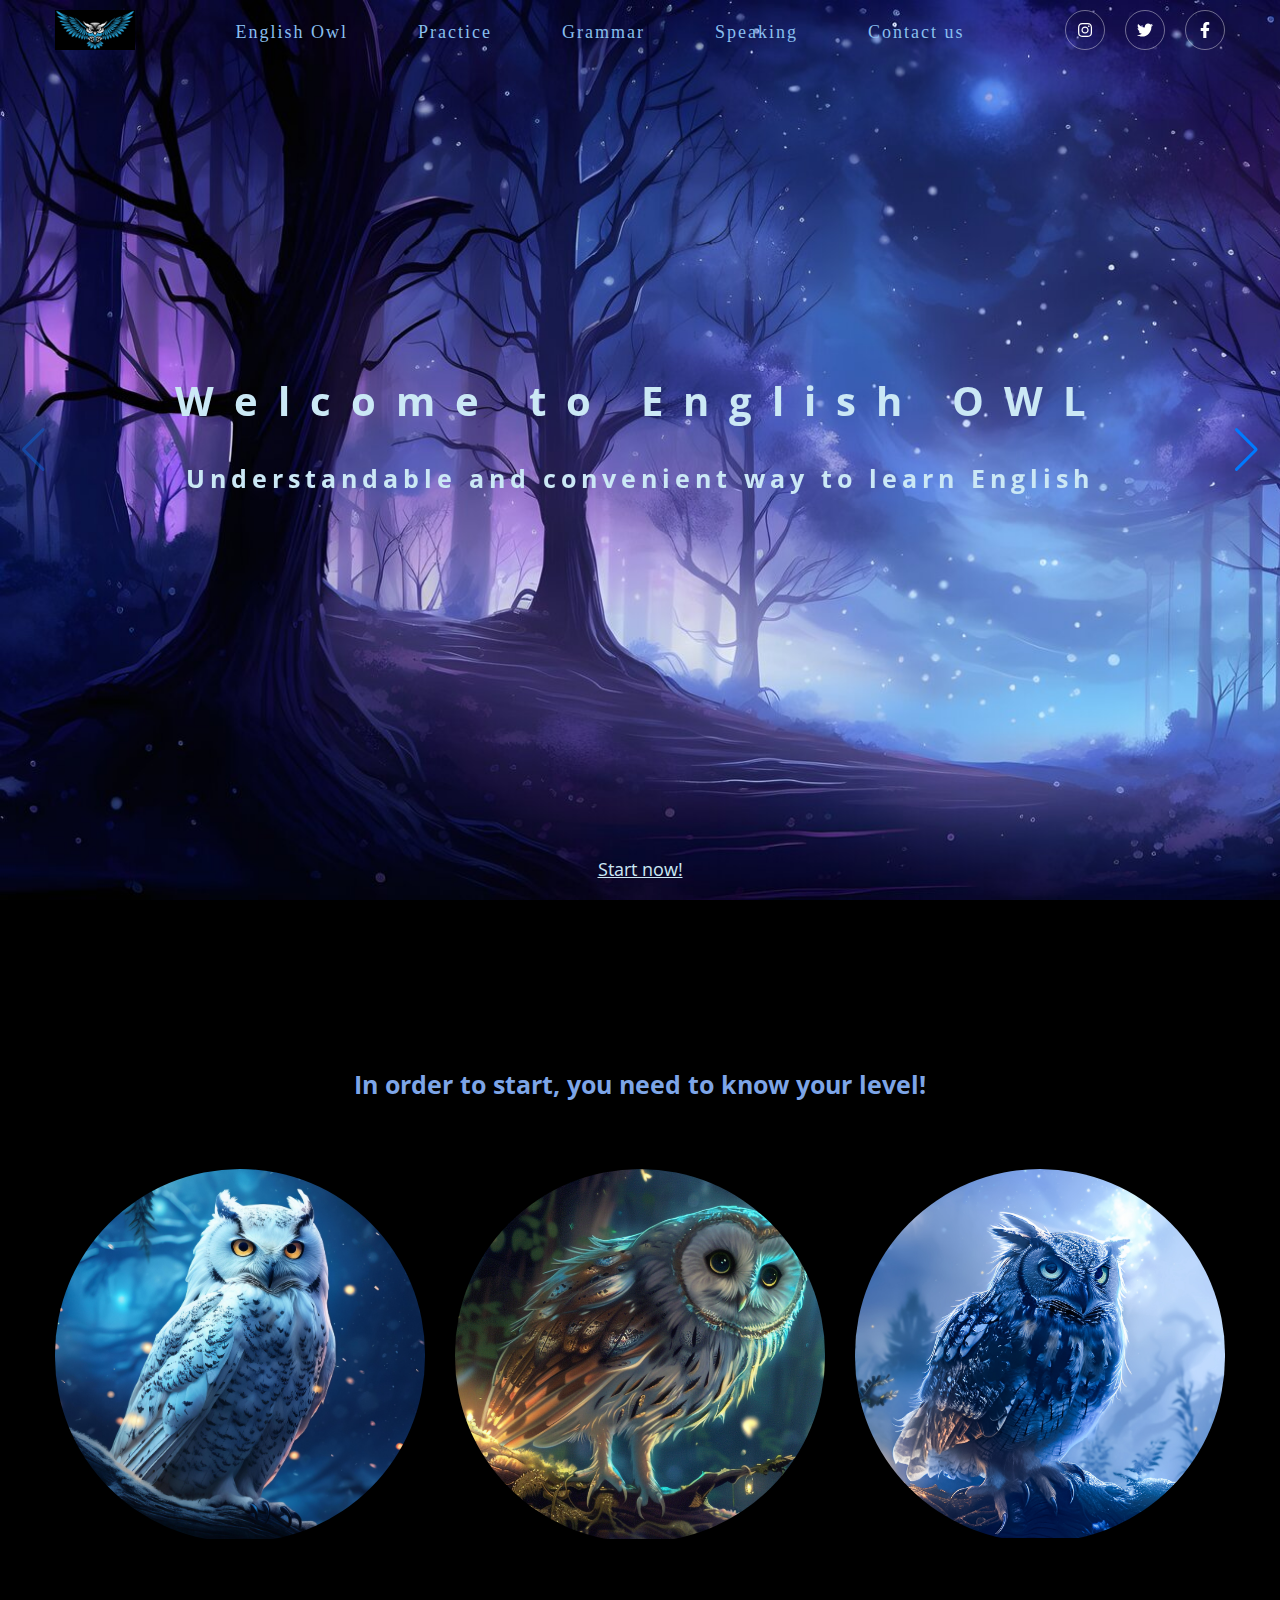
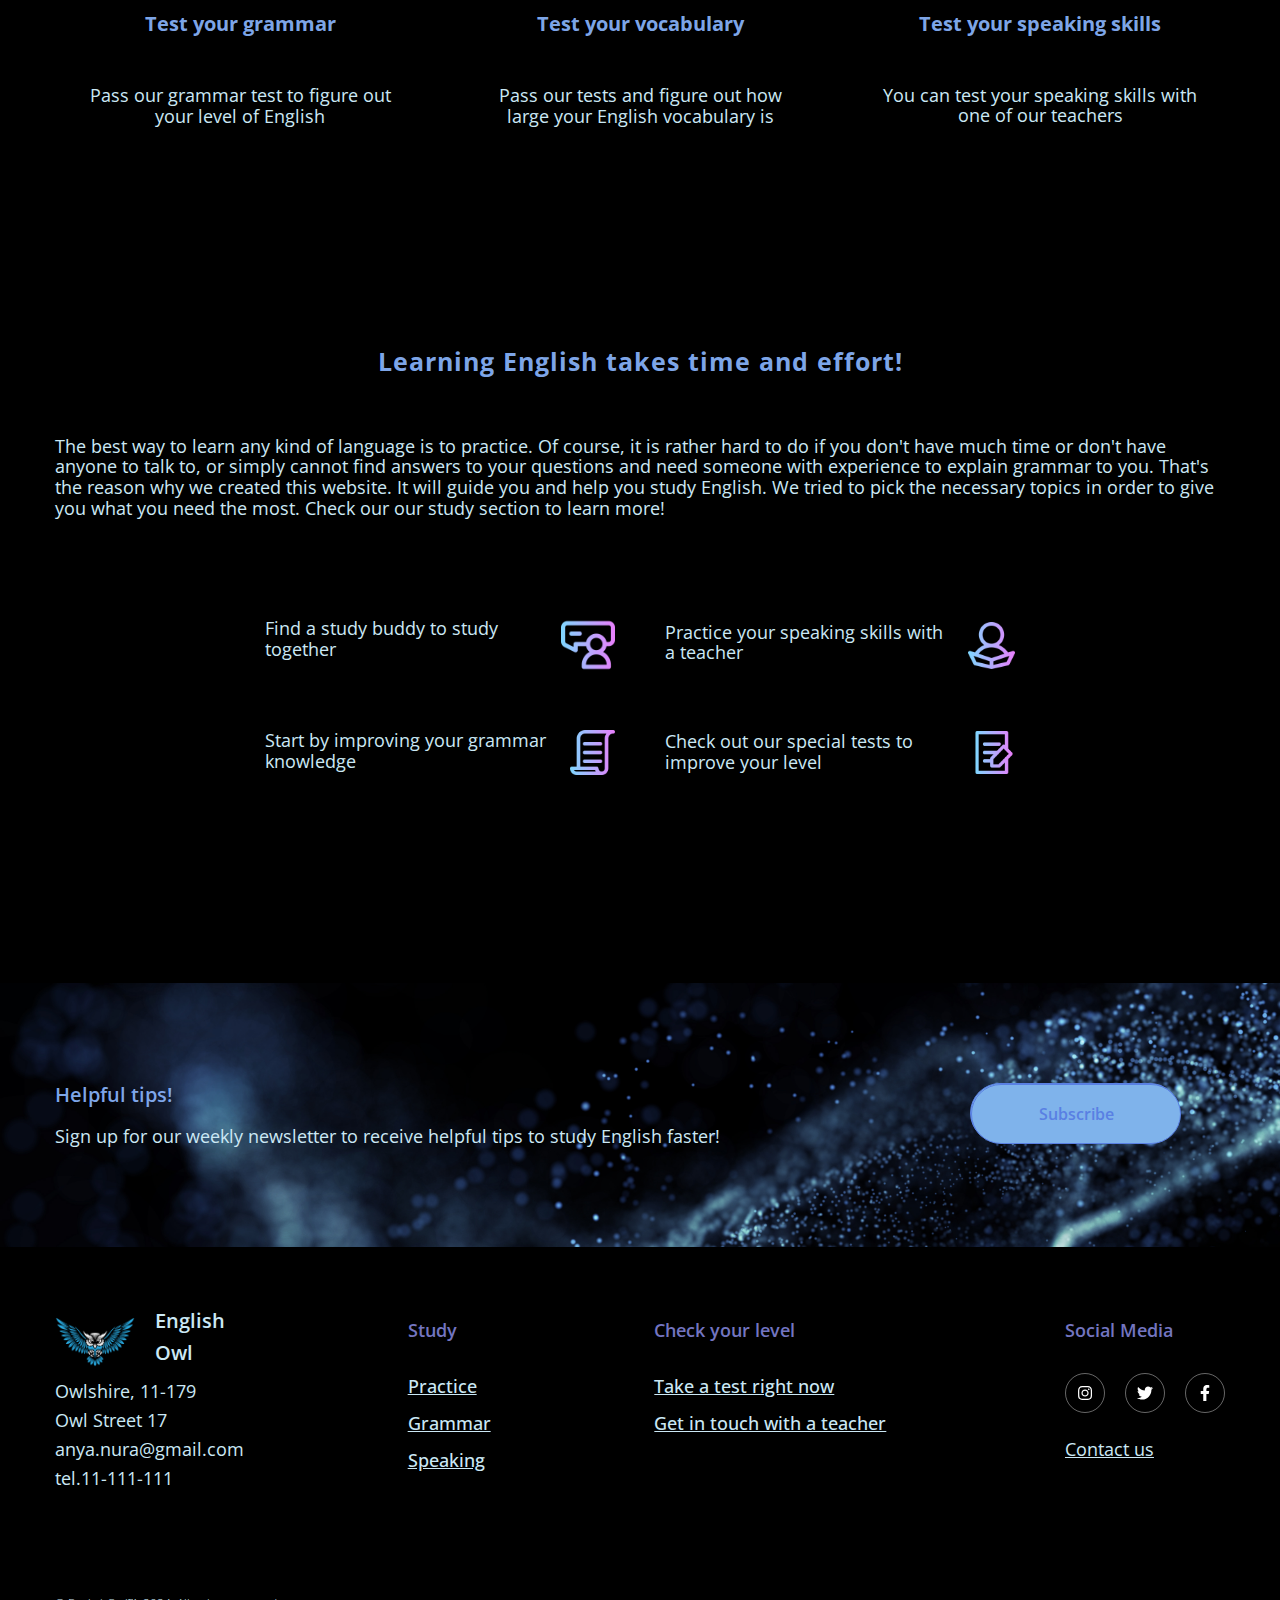
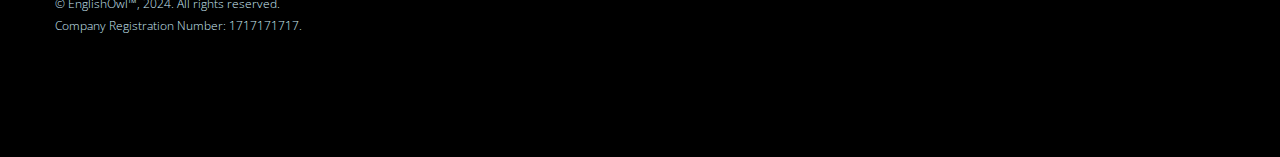
==== index.html @ e67fe068 "first commit" ====
<!DOCTYPE html>
<html lang="en">
  <head>
    <meta charset="UTF-8" />
    <meta name="viewport" content="width=device-width, initial-scale=1.0" />
    <link rel="stylesheet" href="./css/normalize.css" />
    <link rel="stylesheet" href="./css/vars.css" />
    <link
      rel="stylesheet"
      href="https://cdn.jsdelivr.net/npm/swiper@11/swiper-bundle.min.css"
    />
    <script src="https://cdn.jsdelivr.net/npm/swiper@11/swiper-bundle.min.js"></script>

    <script
      src="https://code.jquery.com/jquery-3.7.1.js"
      integrity="sha256-eKhayi8LEQwp4NKxN+CfCh+3qOVUtJn3QNZ0TciWLP4="
      crossorigin="anonymous"
    ></script>

    <link rel="stylesheet" href="./scss/main.css" />
    <script src="./js/main.js"></script>

    <link rel="preconnect" href="https://fonts.googleapis.com" />
    <link rel="preconnect" href="https://fonts.gstatic.com" crossorigin />
    <link
      href="https://fonts.googleapis.com/css2?family=Montserrat:ital,wght@0,100..900;1,100..900&family=Open+Sans:ital,wght@0,300..800;1,300..800&display=swap"
      rel="stylesheet"
    />

    <link rel="apple-touch-icon" sizes="180x180" href="/apple-touch-icon.png" />
    <link
      rel="icon"
      type="image/png"
      sizes="32x32"
      href="/favicon/favicon-32x32.png"
    />
    <link
      rel="icon"
      type="image/png"
      sizes="16x16"
      href="/favicon/favicon-16x16.png"
    />
    <link rel="manifest" href="/favicon/site.webmanifest" />
    <link
      rel="mask-icon"
      href="/favicon/safari-pinned-tab.svg"
      color="#5bbad5"
    />
    <meta name="msapplication-TileColor" content="#da532c" />
    <meta name="theme-color" content="#ffffff" />

    <title>English Owl</title>
  </head>

  <body>
    <header>
      <div class="header">
        <nav class="nav">
          <div class="burger-menu">
            <svg
              xmlns="http://www.w3.org/2000/svg"
              width="24"
              height="24"
              viewBox="0 0 24 24"
              fill="none"
              stroke="currentColor"
              stroke-width="2"
              stroke-linecap="round"
              stroke-linejoin="round"
              class="feather feather-menu"
            >
              <line x1="3" y1="12" x2="21" y2="12"></line>
              <line x1="3" y1="6" x2="21" y2="6"></line>
              <line x1="3" y1="18" x2="21" y2="18"></line>
            </svg>
          </div>
          <div class="nav-logo pulse-animation">
            <img
              class="logo"
              src="./assets/images/blue-owl-logo-black.png"
              alt="logo"
            />
          </div>
          <div class="menu-empty"></div>
          <div class="menu">
            <ul class="nav-menu">
              <li>
                <a href="../index.html" class="nav-menu__item">English Owl</a>
              </li>
              <li>
                <a href="../pages/practice.html" class="nav-menu__item"
                  >Practice</a
                >
              </li>
              <li>
                <a href="../pages/grammar.html" class="nav-menu__item"
                  >Grammar</a
                >
              </li>
              <li>
                <a href="../pages/speaking.html" class="nav-menu__item"
                  >Speaking</a
                >
              </li>
              <li>
                <a href="../pages/contacts.html" class="nav-menu__item"
                  >Contact us</a
                >
              </li>
            </ul>
          </div>

          <div class="media-buttons">
            <ul class="media-buttons__list">
              <li class="btn">
                <a
                  href="https://www.instagram.com/
      "
                  target="_blank"
                  ><svg
                    width="40"
                    height="40"
                    viewBox="0 0 40 40"
                    fill="none"
                    xmlns="http://www.w3.org/2000/svg"
                  >
                    <path
                      d="M17.4688 17.4688C18.1771 16.7604 19.0312 16.4062 20.0312 16.4062C21.0312 16.4062 21.875 16.7604 22.5625 17.4688C23.2708 18.1562 23.625 19 23.625 20C23.625 21 23.2708 21.8542 22.5625 22.5625C21.875 23.25 21.0312 23.5938 20.0312 23.5938C19.0312 23.5938 18.1771 23.25 17.4688 22.5625C16.7812 21.8542 16.4375 21 16.4375 20C16.4375 19 16.7812 18.1562 17.4688 17.4688ZM18.375 21.6562C18.8333 22.1146 19.3854 22.3438 20.0312 22.3438C20.6771 22.3438 21.2292 22.1146 21.6875 21.6562C22.1458 21.1979 22.375 20.6458 22.375 20C22.375 19.3542 22.1458 18.8021 21.6875 18.3438C21.2292 17.8854 20.6771 17.6562 20.0312 17.6562C19.3854 17.6562 18.8333 17.8854 18.375 18.3438C17.9167 18.8021 17.6875 19.3542 17.6875 20C17.6875 20.6458 17.9167 21.1979 18.375 21.6562ZM24.3438 15.6875C24.5104 15.8333 24.5938 16.0208 24.5938 16.25C24.5938 16.4792 24.5104 16.6771 24.3438 16.8438C24.1979 17.0104 24.0104 17.0938 23.7812 17.0938C23.5521 17.0938 23.3542 17.0104 23.1875 16.8438C23.0208 16.6771 22.9375 16.4792 22.9375 16.25C22.9375 16.0208 23.0208 15.8333 23.1875 15.6875C23.3542 15.5208 23.5521 15.4375 23.7812 15.4375C24.0104 15.4375 24.1979 15.5208 24.3438 15.6875ZM27 17.125C27.0208 17.6875 27.0312 18.6458 27.0312 20C27.0312 21.3542 27.0208 22.3125 27 22.875C26.9375 24.1458 26.5521 25.1354 25.8438 25.8438C25.1562 26.5312 24.1771 26.8958 22.9062 26.9375C22.3438 26.9792 21.3854 27 20.0312 27C18.6771 27 17.7188 26.9792 17.1562 26.9375C15.8854 26.875 14.9062 26.5 14.2188 25.8125C13.9479 25.5625 13.7292 25.2708 13.5625 24.9375C13.3958 24.6042 13.2708 24.2812 13.1875 23.9688C13.125 23.6562 13.0938 23.2917 13.0938 22.875C13.0521 22.3125 13.0312 21.3542 13.0312 20C13.0312 18.6458 13.0521 17.6771 13.0938 17.0938C13.1562 15.8438 13.5312 14.875 14.2188 14.1875C14.9062 13.4792 15.8854 13.0938 17.1562 13.0312C17.7188 13.0104 18.6771 13 20.0312 13C21.3854 13 22.3438 13.0104 22.9062 13.0312C24.1771 13.0938 25.1562 13.4792 25.8438 14.1875C26.5521 14.875 26.9375 15.8542 27 17.125ZM25.5 24.125C25.5625 23.9583 25.6146 23.75 25.6562 23.5C25.6979 23.2292 25.7292 22.9167 25.75 22.5625C25.7708 22.1875 25.7812 21.8854 25.7812 21.6562C25.7812 21.4271 25.7812 21.1042 25.7812 20.6875C25.7812 20.2708 25.7812 20.0417 25.7812 20C25.7812 19.9375 25.7812 19.7083 25.7812 19.3125C25.7812 18.8958 25.7812 18.5729 25.7812 18.3438C25.7812 18.1146 25.7708 17.8229 25.75 17.4688C25.7292 17.0938 25.6979 16.7812 25.6562 16.5312C25.6146 16.2604 25.5625 16.0417 25.5 15.875C25.25 15.2292 24.8021 14.7812 24.1562 14.5312C23.9896 14.4688 23.7708 14.4167 23.5 14.375C23.25 14.3333 22.9375 14.3021 22.5625 14.2812C22.2083 14.2604 21.9167 14.25 21.6875 14.25C21.4792 14.25 21.1562 14.25 20.7188 14.25C20.3021 14.25 20.0729 14.25 20.0312 14.25C19.9896 14.25 19.7604 14.25 19.3438 14.25C18.9271 14.25 18.6042 14.25 18.375 14.25C18.1458 14.25 17.8438 14.2604 17.4688 14.2812C17.1146 14.3021 16.8021 14.3333 16.5312 14.375C16.2812 14.4167 16.0729 14.4688 15.9062 14.5312C15.2604 14.7812 14.8125 15.2292 14.5625 15.875C14.5 16.0417 14.4479 16.2604 14.4062 16.5312C14.3646 16.7812 14.3333 17.0938 14.3125 17.4688C14.2917 17.8229 14.2812 18.1146 14.2812 18.3438C14.2812 18.5521 14.2812 18.875 14.2812 19.3125C14.2812 19.7292 14.2812 19.9583 14.2812 20C14.2812 20.0833 14.2812 20.2812 14.2812 20.5938C14.2812 20.8854 14.2812 21.1354 14.2812 21.3438C14.2812 21.5312 14.2812 21.7812 14.2812 22.0938C14.3021 22.4062 14.3229 22.6771 14.3438 22.9062C14.3646 23.1146 14.3958 23.3333 14.4375 23.5625C14.4792 23.7917 14.5208 23.9792 14.5625 24.125C14.8333 24.7708 15.2812 25.2188 15.9062 25.4688C16.0729 25.5312 16.2812 25.5833 16.5312 25.625C16.8021 25.6667 17.1146 25.6979 17.4688 25.7188C17.8438 25.7396 18.1354 25.75 18.3438 25.75C18.5729 25.75 18.8958 25.75 19.3125 25.75C19.75 25.75 19.9896 25.75 20.0312 25.75C20.0938 25.75 20.3229 25.75 20.7188 25.75C21.1354 25.75 21.4583 25.75 21.6875 25.75C21.9167 25.75 22.2083 25.7396 22.5625 25.7188C22.9375 25.6979 23.25 25.6667 23.5 25.625C23.7708 25.5833 23.9896 25.5312 24.1562 25.4688C24.8021 25.1979 25.25 24.75 25.5 24.125Z"
                      fill="white"
                    />
                    <circle
                      opacity="0.4"
                      cx="20"
                      cy="20"
                      r="19.5"
                      stroke="white"
                    />
                  </svg>
                </a>
              </li>

              <li class="btn">
                <a
                  href="https://www.twitter.com
      "
                  target="_blank"
                  ><svg
                    width="40"
                    height="40"
                    viewBox="0 0 40 40"
                    fill="none"
                    xmlns="http://www.w3.org/2000/svg"
                  >
                    <path
                      d="M26.3438 16.75C26.3646 16.8333 26.375 16.9688 26.375 17.1562C26.375 18.2604 26.1667 19.3646 25.75 20.4688C25.3333 21.5521 24.7396 22.5521 23.9688 23.4688C23.2188 24.3646 22.2396 25.0938 21.0312 25.6562C19.8229 26.2188 18.4896 26.5 17.0312 26.5C15.1979 26.5 13.5208 26.0104 12 25.0312C12.2292 25.0521 12.4896 25.0625 12.7812 25.0625C14.3021 25.0625 15.6667 24.5938 16.875 23.6562C16.1458 23.6562 15.5 23.4479 14.9375 23.0312C14.3958 22.5938 14.0208 22.0521 13.8125 21.4062C14.0208 21.4271 14.2188 21.4375 14.4062 21.4375C14.6979 21.4375 14.9896 21.4062 15.2812 21.3438C14.7812 21.2396 14.3333 21.0312 13.9375 20.7188C13.5417 20.4062 13.2292 20.0312 13 19.5938C12.7708 19.1354 12.6562 18.6458 12.6562 18.125V18.0625C13.1146 18.3333 13.6042 18.4792 14.125 18.5C13.1458 17.8333 12.6562 16.9167 12.6562 15.75C12.6562 15.1667 12.8125 14.6146 13.125 14.0938C13.9375 15.1146 14.9271 15.9271 16.0938 16.5312C17.2812 17.1354 18.5417 17.4688 19.875 17.5312C19.8333 17.2812 19.8125 17.0312 19.8125 16.7812C19.8125 15.8854 20.125 15.1146 20.75 14.4688C21.3958 13.8229 22.1667 13.5 23.0625 13.5C24.0208 13.5 24.8229 13.8438 25.4688 14.5312C26.2188 14.3854 26.9167 14.125 27.5625 13.75C27.3125 14.5208 26.8333 15.125 26.125 15.5625C26.75 15.4792 27.375 15.3021 28 15.0312C27.5417 15.6979 26.9896 16.2708 26.3438 16.75Z"
                      fill="white"
                    />
                    <circle
                      opacity="0.4"
                      cx="20"
                      cy="20"
                      r="19.5"
                      stroke="white"
                    />
                  </svg>
                </a>
              </li>
              <li class="btn">
                <a
                  href="https://www.facebook.com/
      "
                  target="_blank"
                  ><svg
                    width="40"
                    height="40"
                    viewBox="0 0 40 40"
                    fill="none"
                    xmlns="http://www.w3.org/2000/svg"
                  >
                    <path
                      d="M23.7188 21H21.375V28H18.25V21H15.7188V18.0938H18.25V15.9062C18.25 15.0729 18.4062 14.3646 18.7188 13.7812C19.0312 13.1979 19.4688 12.7604 20.0312 12.4688C20.6146 12.1562 21.2812 12 22.0312 12C22.3646 12 22.7188 12.0208 23.0938 12.0625C23.4688 12.0833 23.7604 12.1146 23.9688 12.1562L24.2812 12.1875V14.6562H23.0312C22.4479 14.6562 22.0208 14.8125 21.75 15.125C21.5 15.4167 21.375 15.7812 21.375 16.2188V18.0938H24.1562L23.7188 21Z"
                      fill="white"
                    />
                    <circle
                      opacity="0.4"
                      cx="20"
                      cy="20"
                      r="19.5"
                      stroke="white"
                    />
                  </svg>
                </a>
              </li>
            </ul>
          </div>
        </nav>
      </div>
    </header>
    <div class="mobile-menu">
      <div class="mobile-menu__overlay"></div>
      <div class="mobile-menu__content">
        <ul class="mobile-nav-menu">
          <li>
            <a href="../index.html" class="nav-menu__item">English Owl</a>
          </li>
          <li>
            <a href="../pages/practice.html" class="nav-menu__item">Practice</a>
          </li>
          <li>
            <a href="../pages/grammar.html" class="nav-menu__item">Grammar</a>
          </li>
          <li>
            <a href="../pages/speaking.html" class="nav-menu__item">Speaking</a>
          </li>
          <li>
            <a href="../pages/contacts.html" class="nav-menu__item"
              >Contact us</a
            >
          </li>
        </ul>
        <div class="mobile-menu__close">
          <svg
            xmlns="http://www.w3.org/2000/svg"
            width="24"
            height="24"
            viewBox="0 0 24 24"
            fill="none"
            stroke="#5985f4"
            stroke-width="2"
            stroke-linecap="round"
            stroke-linejoin="round"
            class="feather feather-x"
          >
            <line x1="18" y1="6" x2="6" y2="18" />
            <line x1="6" y1="6" x2="18" y2="18" />
          </svg>
        </div>
      </div>
    </div>

    <main>
      <section class="banner">
        <div class="swiper mySwiper">
          <div class="swiper-wrapper">
            <div class="swiper-slide">
              <div class="banner-text">
                <h1 class="h1-title">Welcome to English OWL</h1>
                <h2 class="h2-title">
                  Understandable and convenient way to learn English
                </h2>
              </div>
            </div>
            <div class="swiper-slide">
              <div class="banner-text">
                <h2 class="h2-title">The best way to study!</h2>
                <h3 class="h3-title">
                  Choose topics, study materials and pass tests
                </h3>
              </div>
            </div>
            <div class="swiper-slide">
              <div class="banner-text">
                <h2 class="h2-title">Lots of study materials</h2>
                <h3 class="h3-title">
                  We put together a comprehensive study guide for you
                </h3>
              </div>
            </div>
          </div>
          <div class="swiper-button-next"></div>
          <div class="swiper-button-prev"></div>
        </div>
        <script>
          var swiper = new Swiper(".mySwiper", {
            navigation: {
              nextEl: ".swiper-button-next",
              prevEl: ".swiper-button-prev",
            },
          });
        </script>
        <p class="banner__start"><a href="#start">Start now!</a></p>
      </section>

      <section class="section">
        <div class="container">
          <h3 class="h3-title" id="start">
            In order to start, you need to know your level!
          </h3>
          <div class="circles">
            <div class="circles-content">
              <div class="circles-image">
                <img src="./assets/images/snow-owl-small.jpg" alt="owl" />
              </div>
              <div class="circles-text">
                <a href="/pages/test.html"
                  ><h4 class="h4-title">Test your grammar</h4>
                </a>

                <p class="circles-par">
                  Pass our grammar test to figure out your level of English
                </p>
              </div>
            </div>

            <div class="circles-content">
              <div class="circles-image">
                <img src="./assets/images/curious-owl-small.jpg" alt="owl" />
              </div>
              <div class="circles-text">
                <a href="/pages/speaking.html#vocabulary"
                  ><h4 class="h4-title">Test your vocabulary</h4></a
                >

                <p class="circles-par">
                  Pass our tests and figure out how large your English
                  vocabulary is
                </p>
              </div>
            </div>
            <div class="circles-content">
              <div class="circles-image">
                <img src="./assets/images/blue-owl-small.jpg" alt="owl" />
              </div>
              <div class="circles-text">
                <a href="/pages/speaking.html#teachers"
                  ><h4 class="h4-title">Test your speaking skills</h4></a
                >

                <p class="circles-par">
                  You can test your speaking skills with one of our teachers
                </p>
              </div>
            </div>
          </div>
        </div>
      </section>

      <section class="section">
        <div class="container">
          <div>
            <h5 class="h5-title">Learning English takes time and effort!</h5>
            <p class="learning-section">
              The best way to learn any kind of language is to practice. Of
              course, it is rather hard to do if you don't have much time or
              don't have anyone to talk to, or simply cannot find answers to
              your questions and need someone with experience to explain grammar
              to you. That's the reason why we created this website. It will
              guide you and help you study English. We tried to pick the
              necessary topics in order to give you what you need the most.
              Check our our study section to learn more!
            </p>
          </div>
          <div class="grid-container">
            <div class="item11 learning-item">
              <div>
                <a href="./pages/speaking.html#buddy"
                  >Find a study buddy to study together</a
                >
              </div>
              <a href="./pages/speaking.html#buddy"
                ><img
                  src="./assets/images/buddy.png"
                  alt="icon"
                  class="learning-item--icon"
              /></a>
            </div>
            <div class="item22 learning-item">
              <div>
                <a href="./pages/speaking.html#teachers"
                  >Practice your speaking skills with a teacher</a
                >
              </div>
              <a href="./pages/speaking.html#teachers"
                ><img
                  src="./assets/images/reading.png"
                  alt="icon"
                  class="learning-item--icon"
              /></a>
            </div>
            <div class="item33 learning-item">
              <div>
                <a href="./pages/grammar.html"
                  >Start by improving your grammar knowledge</a
                >
              </div>
              <a href="./pages/grammar.html"
                ><img
                  src="./assets/images/learning.png"
                  alt="icon"
                  class="learning-item--icon"
              /></a>
            </div>
            <div class="item44 learning-item">
              <div>
                <a href="./pages/speaking.html#vocabulary"
                  >Check out our special tests to improve your level</a
                >
              </div>
              <a href="./pages/speaking.html#vocabulary"
                ><img
                  src="./assets/images/pass-test.png"
                  alt="icon"
                  class="learning-item--icon"
              /></a>
            </div>
          </div>
        </div>
      </section>

      <section class="section section-image">
        <div class="container">
          <div class="section-tips">
            <div class="section-tips__text">
              <div>
                <p class="section-tips__title">Helpful tips!</p>
                <p>
                  Sign up for our weekly newsletter to receive helpful tips to
                  study English faster!
                </p>
              </div>

              <div class="button">
                <button class="button" type="button" id="subscribe-button">
                  Subscribe
                </button>
              </div>
            </div>
          </div>
        </div>
      </section>
      <div class="subscribe-popup">
        <div class="subscribe-popup__overlay"></div>
        <div class="subscribe-popup__form">
          <form class="popup-form" id="popup-form">
            <p class="popup-form__content">
              Please, provide us your contact information
            </p>

            <div class="popup-group">
              <label>
                <p class="popup-form__content">Your name:</p>
              </label>
              <input type="text" name="name" class="input-field margin-0" />
            </div>
            <div class="popup-group">
              <label>
                <p class="popup-form__content">Your email address:</p></label
              >
              <input type="text" name="mail" class="input-field margin-0" />
            </div>

            <button type="submit" class="form-button">Submit</button>
          </form>
        </div>
      </div>
    </main>

    <footer>
      <div class="container">
        <div class="footer-container">
          <div class="footer__data">
            <div class="footer__logo">
              <img
                class="footer__logo pulse-animation"
                src="./assets/images/blue-owl-logo-black.png"
                alt="Logo icon"
              />
              <span class="logo__data">English Owl</span>
            </div>
            <div class="footer__contacts">
              <p>Owlshire, 11-179</p>
              <p>Owl Street 17</p>
              <p>anya.nura@gmail.com</p>
              <p>tel.11-111-111</p>
            </div>
          </div>
          <div class="footer__about">
            <p class="footer__title">Study</p>
            <ul class="footer__menu">
              <li class="footer__menu-item">
                <a href="./pages/practice.html" class="menu__link">Practice</a>
              </li>
              <li class="footer__menu-item">
                <a href="./pages/grammar.html" class="menu__link">Grammar</a>
              </li>
              <li class="footer__menu-item">
                <a href="./pages/speaking.html" class="menu__link">Speaking</a>
              </li>
            </ul>
          </div>
          <div class="footer__help">
            <p class="footer__title">Check your level</p>
            <ul class="footer__menu">
              <li class="footer__menu-item">
                <a href="/pages/test.html" class="menu__link test-link"
                  >Take a test right now</a
                >
              </li>

              <li class="footer__menu-item">
                <a
                  href="./pages/speaking.html#teachers"
                  class="menu__link teacher-link"
                  >Get in touch with a teacher</a
                >
              </li>
            </ul>
          </div>

          <div class="footer__media">
            <p class="footer__title">Social Media</p>
            <div class="footer__icons">
              <ul class="media-buttons__list">
                <li class="btn">
                  <a
                    href="https://www.instagram.com/
                    
      "
                    target="_blank"
                    ><img src="./assets/images/fb.svg" alt="Instagram logo"
                  /></a>
                </li>

                <li class="btn">
                  <a
                    href="https://www.twitter.com
      "
                    target="_blank"
                    ><img
                      src="./assets/images/twitter.svg"
                      alt="Twitter logo"
                    />
                  </a>
                </li>
                <li class="btn">
                  <a
                    href="https://www.facebook.com
      "
                    target="_blank"
                    ><img src="./assets/images/insta.svg" alt="FB logo"
                  /></a>
                </li>
              </ul>
            </div>
            <a href="./pages/contacts.html" class="menu__link contact-link"
              >Contact us</a
            >
          </div>
        </div>
        <div class="footer__copyright">
          <p>© EnglishOwl™, 2024. All rights reserved.</p>
          <p>Company Registration Number: 1717171717.</p>
        </div>
      </div>
    </footer>
  </body>
</html>
---- css/vars.css ----
:root {
  --main-font-size: 18px;
  --title-font-color: rgb(170, 211, 245);
  --text-font-color: rgb(203, 232, 245);
  --main-text-font-family: "Open Sans";
  --title-font-family: "Montserrat";
  --swiper-pagination-bullet-inactive-color: #fff;
  --swiper-pagination-bullet-inactive-opacity: 0.5;
}
---- scss/main.css ----
@import url(./normalize.css);
@import url(./vars.css);
.pulse-animation {
  animation: myAnim 2s ease 0s infinite normal forwards;
}

@keyframes myAnim {
  0% {
    animation-timing-function: ease-out;
    transform: scale(1);
    transform-origin: center center;
  }
  10% {
    animation-timing-function: ease-in;
    transform: scale(0.91);
  }
  17% {
    animation-timing-function: ease-out;
    transform: scale(0.98);
  }
  33% {
    animation-timing-function: ease-in;
    transform: scale(0.87);
  }
  45% {
    animation-timing-function: ease-out;
    transform: scale(1);
  }
}
.animation-owl {
  animation-name: bounce;
  animation-duration: 10s;
  animation-iteration-count: infinite;
  animation-timing-function: ease-in-out;
}

@keyframes bounce {
  0% {
    left: 80%;
  }
  50% {
    left: 10%;
  }
  100% {
    left: 80%;
  }
}
* {
  box-sizing: border-box;
  margin: 0;
  padding: 0;
  font-family: var(--main-text-font-family);
  font-size: var(--main-font-size);
  color: var(--text-font-color);
}

body {
  background: black;
}

img {
  max-width: 100%;
}

.h1-title {
  font-size: 40px;
  letter-spacing: 20px;
  margin-bottom: 40px;
}

.h2-title {
  font-size: 25px;
  letter-spacing: 5px;
  margin-bottom: 30px;
  text-align: center;
}

.h3-title {
  font-size: 25px;
  margin-top: 70px;
  margin-bottom: 70px;
  text-align: center;
  color: rgba(134, 176, 247, 0.9529411765);
}

.h4-title {
  font-size: 20px;
  margin-top: 70px;
  margin-bottom: 50px;
  color: rgba(134, 176, 247, 0.9529411765);
}

.h5-title {
  font-size: 25px;
  padding-top: 20px;
  padding-bottom: 60px;
  text-align: center;
  letter-spacing: 1px;
  color: rgba(134, 176, 247, 0.9529411765);
}

.burger-menu {
  display: none;
  color: white;
  padding-top: 5px;
  padding-left: 5px;
}

.mobile-menu {
  position: fixed;
  top: 0;
  bottom: 0;
  left: 0;
  right: 0;
  z-index: 10;
  display: none;
}

.mobile-menu__overlay {
  position: absolute;
  top: 0;
  bottom: 0;
  left: 0;
  right: 0;
  z-index: 10;
  background-color: #000;
  opacity: 0.5;
}

.mobile-menu__content {
  position: absolute;
  top: 0;
  bottom: 0;
  left: 0;
  width: 200px;
  background-color: #c0e2f5;
  opacity: 0.4;
  z-index: 30;
  padding: 30px;
  color: #5985f4;
}

.mobile-nav-menu {
  list-style: none;
  margin: 0;
  padding: 0;
  display: flex;
  flex-direction: column;
  gap: 20px;
}
.mobile-nav-menu li a {
  color: #2a56c4;
  font-weight: 600;
}

.mobile-menu__close {
  position: absolute;
  top: 5px;
  right: 5px;
  height: 24px;
  width: 24px;
  cursor: pointer;
  color: #2a56c4;
}

header {
  position: absolute;
  z-index: 10;
  left: 0;
  right: 0;
  padding: 10px;
}

.header {
  max-width: 1170px;
  margin-left: auto;
  margin-right: auto;
}

.logo {
  height: 40px;
  width: 80px;
}

.nav {
  display: flex;
  justify-content: space-between;
  background-color: transparent;
}

.menu {
  display: flex;
  align-items: center;
}

.menu-empty {
  display: none;
  flex: 1;
}

.menu ul {
  display: flex;
  list-style: none;
  padding: 0;
  margin: 0;
  gap: 70px;
}

.menu ul li a {
  text-decoration: none;
  font-family: Monserrat;
  letter-spacing: 2px;
  font-family: 600;
  font-weight: 400;
  color: #89bfee;
  display: flex;
  gap: 10px;
  align-items: center;
}

.nav-menu__item {
  color: #89bfee;
  text-decoration: none;
}

.nav-menu__item:hover {
  color: #5985f4;
}

.media-buttons {
  display: flex;
  align-items: center;
}

.media-buttons__list {
  list-style: none;
  display: flex;
  gap: 20px;
  margin: 0;
  padding: 0;
  align-items: center;
}

.btn:hover {
  opacity: 0.5;
}

.banner {
  background-image: url(../assets/images/purple-forest.jpg);
  background-size: cover;
  margin-left: auto;
  margin-right: auto;
  height: 100vh;
  position: relative;
  text-align: center;
  display: flex;
  align-items: center;
  justify-content: center;
  padding-left: 10px;
  padding-right: 10px;
}

.banner-text {
  text-align: center;
}

.banner__start {
  position: absolute;
  left: 0;
  right: 0;
  bottom: 20px;
  color: white;
  font-size: 20px;
}

.container {
  max-width: 1170px;
  margin-left: auto;
  margin-right: auto;
}

.circles {
  display: flex;
  gap: 30px;
  color: grey;
}

.circles-content {
  width: 100%;
}

.circles-image {
  border-radius: 9999px;
  overflow: hidden;
  flex-shrink: 0;
}

.circles-text {
  display: flex;
  flex-direction: column;
  align-items: center;
}
.circles-text a {
  text-decoration: none;
}

.circles-par {
  text-align: center;
  padding-left: 25px;
  padding-right: 25px;
}

.grid-container {
  display: grid;
  grid-template-columns: 1fr 1fr;
  grid-template-rows: 1fr 1fr;
  gap: 50px 50px;
  grid-auto-flow: row;
  grid-template-areas: "item1 item2" "item3 item4";
}

.item11 {
  grid-area: item1;
}

.item22 {
  grid-area: item2;
}

.item33 {
  grid-area: item3;
}

.item44 {
  grid-area: item4;
}

.grid-container {
  margin-top: 100px;
  margin-bottom: 100px;
  align-items: center;
  max-width: 750px;
  margin-left: auto;
  margin-right: auto;
}
.grid-container a {
  text-decoration: none;
  display: inline-block;
}

.section {
  padding-top: 100px;
  padding-bottom: 100px;
  padding-left: 30px;
  padding-right: 30px;
}

.section-image {
  background-image: url(../assets/images/drops.jpg);
  background-size: cover;
  background-position: center;
}

.section-tips__text {
  display: flex;
  gap: 250px;
}

.section-tips__title {
  font-size: 20px;
  font-weight: 600;
  padding-bottom: 20px;
  color: rgba(134, 176, 247, 0.9529411765);
}

.learning-item {
  display: flex;
  gap: 20px;
}

.learning-item--icon {
  width: 60px;
  flex-shrink: 0;
}

.learning-item--icon:hover {
  opacity: 0.5;
}

.button {
  border: 1px solid #5980e3;
  background-color: #7fb3eb;
  background-size: cover;
  color: #5980e3;
  line-height: 58px;
  letter-spacing: 0.5%;
  padding: 0;
  text-align: center;
  text-decoration: none;
  display: inline-block;
  font-size: 16px;
  font-weight: 600;
  width: 210px;
  height: 60px;
  border-radius: 50px;
  cursor: pointer;
}

.button:hover {
  background-color: #2a3a7f;
  border: 1 px solid #b689f5;
  color: rgba(143, 150, 240, 0.9490196078);
}

.test-link {
  padding-right: 65px;
}

.teacher-link {
  padding-right: 15px;
}

.contact-link {
  display: inline-block;
  padding-top: 20px;
}

.footer-container {
  display: flex;
  justify-content: space-between;
  align-items: flex-start;
  max-width: 1170px;
  margin: 0 auto;
  margin-bottom: 100px;
  margin-top: 70px;
}

.footer__logo {
  display: flex;
  align-items: center;
  gap: 20px;
  height: 50px;
  width: 80px;
}

.footer__contacts {
  font-size: 16px;
  line-height: 29px;
  font-weight: 400;
  letter-spacing: 1%;
  margin-top: 10px;
}

.footer-btns {
  display: flex;
  flex-direction: column;
  gap: 10px;
  padding-top: 50px;
}

.logo__data {
  font-size: 20px;
  font-weight: 600;
  line-height: 32px;
  margin-bottom: 10px;
}

footer {
  padding-left: 30px;
  padding-right: 30px;
}

.footer__menu {
  list-style: none;
  margin: 0;
  padding: 0;
  display: flex;
  flex-direction: column;
  gap: 10px;
}

.footer__title {
  margin-bottom: 30px;
  color: #7375c0;
  font-size: 18px;
  line-height: 26px;
  font-weight: 600;
  margin-bottom: 30px;
}

.footer__menu-item {
  font-size: 16px;
  color: #4b5d68;
  font-weight: 500;
  line-height: 26px;
}

.footer__icons {
  display: flex;
  gap: 15px;
}

.menu__link {
  line-height: 26px;
}
.menu__link:hover {
  color: #8a40ee;
}

.icon__link {
  height: 50px;
  width: 50px;
  content: "";
  display: inline-block;
}

.icon__link1 {
  background: url(/assets/img/facebook.svg);
}
.icon__link1:hover {
  background: url(/assets/img/facebook-hover.svg);
}

.icon__link2 {
  background: url(/assets/img/twitter.svg);
}
.icon__link2:hover {
  background: url(/assets/img/twitter-hover.svg);
}

.icon__link3 {
  background: url(/assets/img/instagram.svg);
}
.icon__link3:hover {
  background: url(/assets/img/instagram-hover.svg);
}

.footer__copyright {
  max-width: 1170px;
  margin: 0 auto;
  margin-bottom: 120px;
}
.footer__copyright p {
  font-weight: 300;
  font-size: 12px;
  letter-spacing: 1%;
  line-height: 22px;
}

.popup-form {
  display: flex;
  flex-direction: column;
  align-items: center;
  gap: 15px;
}

.subscribe-popup {
  position: fixed;
  top: 0;
  bottom: 0;
  left: 0;
  right: 0;
  display: none;
  align-items: center;
  justify-content: center;
}

.subscribe-popup__overlay {
  position: absolute;
  top: 0;
  bottom: 0;
  left: 0;
  right: 0;
  background-color: #000;
  opacity: 0.5;
}

.subscribe-popup__form {
  background-color: #b7daf9;
  padding: 30px;
  max-width: 600px;
  width: 100%;
  z-index: 10;
}

.popup-group {
  display: flex;
  flex-direction: column;
  gap: 10px;
  align-items: center;
}

.popup-form__content {
  color: #5980e3;
}

.form-button {
  border: 1px solid #5980e3;
  background-color: #7fb3eb;
  background-size: cover;
  color: #5980e3;
  line-height: 26px;
  letter-spacing: 0.5%;
  padding: 0;
  text-align: center;
  text-decoration: none;
  display: inline-block;
  font-size: 16px;
  font-weight: 600;
  width: 160px;
  height: 40px;
  border-radius: 50px;
  cursor: pointer;
  margin-top: 20px;
}

.button:hover {
  background-color: #2a3a7f;
  border: 1 px solid #b689f5;
  color: rgba(143, 150, 240, 0.9490196078);
}

input {
  color: #8a40ee;
}

textarea {
  color: #8a40ee;
  padding: 5px;
}

.test-banner {
  background-image: url(../assets/images/drops.jpg);
  background-size: cover;
  background-position: center;
  margin-left: auto;
  margin-right: auto;
  height: 300px;
  position: relative;
  text-align: center;
  display: flex;
  flex-direction: column;
  align-items: center;
  justify-content: center;
}

.flex-container__contact {
  display: flex;
  justify-content: center;
  gap: 150px;
}

.contact-picture {
  border: 1 px solid #9c69e2;
  border-radius: 9999px;
  height: 350px;
  width: 350px;
}

.placeholder {
  height: 100px;
}

.contact-animation {
  position: relative;
  width: 100%;
}

.animation-owl {
  position: absolute;
  height: 100px;
}

.contact-info__content {
  display: flex;
  flex-direction: column;
  gap: 15px;
}

.contact-form {
  text-align: center;
  padding-top: 30px;
  padding-bottom: 30px;
}

.input-field {
  height: 40px;
  background-color: #9fc5ee;
  margin-left: 10px;
  margin-right: 30px;
}

.flip-card {
  background-color: transparent;
  width: 300px;
  height: 300px;
  border: 1px solid transparent;
  border-radius: 9999px;
  overflow: hidden;
}

.flip-card-inner {
  position: relative;
  width: 100%;
  height: 100%;
  text-align: center;
  transition: transform 1.2s;
  transform-style: preserve-3d;
}

.flip-card:hover .flip-card-inner {
  transform: rotateY(180deg);
}

.flip-card-front,
.flip-card-back {
  position: absolute;
  width: 100%;
  height: 100%; /* Safari */
  backface-visibility: hidden;
}

.flip-card-front {
  background-color: #bbb;
  color: black;
}

.flip-card-back {
  background-color: #7375c0;
  color: white;
  transform: rotateY(180deg);
}

.test-wrapper {
  max-width: 900px;
  margin-left: auto;
  margin-right: auto;
}

.test-questions {
  display: flex;
  gap: 60px;
  padding-bottom: 30px;
}

.test-questions__items {
  list-style: none;
  width: 100%;
}
.test-questions__items label {
  display: flex;
  gap: 10px;
}
.test-questions__items li {
  padding: 5px;
}
.test-questions__items p {
  padding-top: 20px;
}

.text-center {
  text-align: center;
}

.test-button {
  display: flex;
  width: 100%;
  justify-content: center;
  margin-bottom: 50px;
}

.par-gap {
  padding: 10px;
}

.grid-container__grammar {
  display: grid;
  grid-template-columns: 1fr 1fr;
  grid-template-rows: 1fr 1fr;
  gap: 0px 0px;
  grid-auto-flow: row;
  grid-template-areas: "item1 item2 . ." "item3 item4 . ." "item5 item6 . ." ". . . .";
}

.item1 {
  grid-area: item1;
}

.item2 {
  grid-area: item2;
}

.item3 {
  grid-area: item3;
}

.item4 {
  grid-area: item4;
}

.item5 {
  grid-area: item5;
}

.item6 {
  grid-area: item6;
}

.item1,
.item2,
.item3,
.item4,
.item5,
.item6 {
  display: flex;
  flex-direction: column;
}

.item-button {
  flex: 1;
  display: flex;
  align-items: flex-end;
  justify-content: center;
}

.banner-practice {
  background-image: url(../assets/images/blue-forest.jpg);
  background-size: cover;
  margin-left: auto;
  margin-right: auto;
  height: 100vh;
  position: relative;
  text-align: center;
  display: flex;
  align-items: center;
  justify-content: center;
}

.flex-container__practice {
  display: flex;
  max-width: 900px;
  margin-left: auto;
  margin-right: auto;
}

.circles-img__practice {
  border-radius: 9999px;
  height: 200px;
}

.circles-img__practice:hover {
  transform: rotateY(180deg);
}

.container-img__practice {
  width: 250px;
  flex-shrink: 0;
}

.margin-sm {
  margin-top: 25px;
  margin-bottom: 25px;
}

.margin-0 {
  margin: 0;
}

.swiper-pagination {
  position: relative;
  margin-top: 20px;
}

.swiper-slide__content {
  display: flex;
  flex-direction: column;
  align-items: center;
  gap: 15px;
}

.test-btn {
  color: #693fa0;
  background-color: #a391f4;
  font-weight: 600;
}

.test-btn:hover {
  color: #5985f4;
  background-color: #89bfee;
}

.banner-speaking {
  background-image: url(../assets/images/background.jpg);
  opacity: 0.7;
  background-size: cover;
  margin-left: auto;
  margin-right: auto;
  height: 100vh;
  position: relative;
  text-align: center;
  display: flex;
  align-items: center;
  justify-content: center;
}

.banner-text {
  text-align: center;
}

.grid-container-speaking {
  display: grid;
  max-width: 900px;
  margin-right: auto;
  margin-left: auto;
  grid-template-columns: 1fr 1fr;
  grid-template-rows: 1fr 1fr;
  gap: 10px 10px;
  grid-template-areas: "item10 item20 . ." "item30 item40 . ." ". . . ." ". . . .";
}

.item10 {
  grid-area: item10;
  text-align: center;
}

.item20 {
  grid-area: item20;
  text-align: center;
}

.item30 {
  grid-area: item30;
  text-align: center;
}

.item40 {
  grid-area: item40;
  text-align: center;
}

.grid-container__image {
  border: 1px solid transparent;
  border-radius: 9999px;
  height: 300px;
  width: 300px;
}

.title-decor {
  color: #5985f4;
  font-size: 18px;
  font-weight: 600;
  text-decoration: none;
}

.title-decor:hover {
  color: #b689f5;
}

.test-list {
  text-align: center;
  margin-bottom: 50px;
}

.study-buddy__form {
  border: 1px solid #89bfee;
  padding-bottom: 40px;
  padding-left: 20px;
  padding-right: 20px;
  width: auto;
  margin-left: auto;
  margin-right: auto;
  display: table;
}

.study-buddy__wrapper {
  display: flex;
  gap: 15px;
  width: 100%;
  justify-content: center;
}

.form-div {
  margin-top: 10px;
}

.form-text {
  margin-top: 12px;
}

.textarea-field {
  background-color: #9fc5ee;
}

.margin-top-25 {
  margin-top: 25px;
}

.test-grid-container {
  display: grid;
  grid-template-columns: 1fr 1fr 1fr 1fr 1fr;
  grid-template-rows: 1fr 1fr 1fr 1fr 1fr 1fr 1fr 1fr 1fr 1fr;
  gap: 0px 0px;
  border: 1px solid white;
  margin-top: 30px;
  margin-bottom: 30px;
  grid-template-columns: 5% auto auto auto auto;
  grid-auto-flow: row;
  grid-template-areas: "question-1 answer1-1 answer1-2 answer1-3 answer1-4" "question-2 answer2-1 answer2-2 answer2-3 answer2-4" "question-3 answer3-1 answer3-2 answer3-3 answer3-4" "question-4 answer4-1 answer4-2 answer4-3 answer4-4" "question-5 answer5-1 answer5-2 answer5-3 answer5-4" "question-6 answer6-1 answer6-2 answer6-3 answer6-4" "question-7 answer7-1 answer7-2 answer7-3 answer7-4" "question-8 answer8-1 answer8-2 answer8-3 answer8-4" "question-9 answer9-1 answer9-2 answer9-3 answer9-4" "question-10 answer10-1 answer10-2 answer10-3 answer10-4";
}

.question-1 {
  grid-area: question-1;
  border: 1px solid white;
  padding: 10px;
}

.answer1-1 {
  grid-area: answer1-1;
  border: 1px solid white;
  padding: 10px;
}

.answer1-2 {
  grid-area: answer1-2;
  border: 1px solid white;
  padding: 10px;
}

.answer1-3 {
  grid-area: answer1-3;
  border: 1px solid white;
  padding: 10px;
}

.answer1-4 {
  grid-area: answer1-4;
  border: 1px solid white;
  padding: 10px;
}

.question-2 {
  grid-area: question-2;
  border: 1px solid white;
  padding: 10px;
}

.answer2-1 {
  grid-area: answer2-1;
  border: 1px solid white;
  padding: 10px;
}

.answer2-2 {
  grid-area: answer2-2;
  border: 1px solid white;
  padding: 10px;
}

.answer2-3 {
  grid-area: answer2-3;
  border: 1px solid white;
  padding: 10px;
}

.answer2-4 {
  grid-area: answer2-4;
  border: 1px solid white;
  padding: 10px;
}

.question-3 {
  grid-area: question-3;
  border: 1px solid white;
  padding: 10px;
}

.answer3-1 {
  grid-area: answer3-1;
  border: 1px solid white;
  padding: 10px;
}

.answer3-2 {
  grid-area: answer3-2;
  border: 1px solid white;
  padding: 10px;
}

.answer3-3 {
  grid-area: answer3-3;
  border: 1px solid white;
  padding: 10px;
}

.answer3-4 {
  grid-area: answer3-4;
  border: 1px solid white;
  padding: 10px;
}

.question-4 {
  grid-area: question-4;
  border: 1px solid white;
  padding: 10px;
}

.answer4-1 {
  grid-area: answer4-1;
  border: 1px solid white;
  padding: 10px;
}

.answer4-2 {
  grid-area: answer4-2;
  border: 1px solid white;
  padding: 10px;
}

.answer4-3 {
  grid-area: answer4-3;
  border: 1px solid white;
  padding: 10px;
}

.answer4-4 {
  grid-area: answer4-4;
  border: 1px solid white;
  padding: 10px;
}

.question-5 {
  grid-area: question-5;
  border: 1px solid white;
  padding: 10px;
}

.answer5-1 {
  grid-area: answer5-1;
  border: 1px solid white;
  padding: 10px;
}

.answer5-2 {
  grid-area: answer5-2;
  border: 1px solid white;
  padding: 10px;
}

.answer5-3 {
  grid-area: answer5-3;
  border: 1px solid white;
  padding: 10px;
}

.answer5-4 {
  grid-area: answer5-4;
  border: 1px solid white;
  padding: 10px;
}

.question-6 {
  grid-area: question-6;
  border: 1px solid white;
  padding: 10px;
}

.answer6-1 {
  grid-area: answer6-1;
  border: 1px solid white;
  padding: 10px;
}

.answer6-2 {
  grid-area: answer6-2;
  border: 1px solid white;
  padding: 10px;
}

.answer6-3 {
  grid-area: answer6-3;
  border: 1px solid white;
  padding: 10px;
}

.answer6-4 {
  grid-area: answer6-4;
  border: 1px solid white;
  padding: 10px;
}

.answer7-1 {
  grid-area: answer7-1;
  border: 1px solid white;
  padding: 10px;
}

.answer7-2 {
  grid-area: answer7-2;
  border: 1px solid white;
  padding: 10px;
}

.answer7-3 {
  grid-area: answer7-3;
  border: 1px solid white;
  padding: 10px;
}

.answer7-4 {
  grid-area: answer7-4;
  border: 1px solid white;
  padding: 10px;
}

.question-7 {
  grid-area: question-7;
  border: 1px solid white;
  padding: 10px;
}

.question-8 {
  grid-area: question-8;
  border: 1px solid white;
  padding: 10px;
}

.answer8-1 {
  grid-area: answer8-1;
  border: 1px solid white;
  padding: 10px;
}

.answer8-2 {
  grid-area: answer8-2;
  border: 1px solid white;
  padding: 10px;
}

.answer8-3 {
  grid-area: answer8-3;
  border: 1px solid white;
  padding: 10px;
}

.answer8-4 {
  grid-area: answer8-4;
  border: 1px solid white;
  padding: 10px;
}

.question-9 {
  grid-area: question-9;
  border: 1px solid white;
  padding: 10px;
}

.answer9-1 {
  grid-area: answer9-1;
  border: 1px solid white;
  padding: 10px;
}

.answer9-2 {
  grid-area: answer9-2;
  border: 1px solid white;
  padding: 10px;
}

.answer9-3 {
  grid-area: answer9-3;
  border: 1px solid white;
  padding: 10px;
}

.answer9-4 {
  grid-area: answer9-4;
  border: 1px solid white;
  padding: 10px;
}

.question-10 {
  grid-area: question-10;
  border: 1px solid white;
  padding: 10px;
}

.answer10-1 {
  grid-area: answer10-1;
  border: 1px solid white;
  padding: 10px;
}

.answer10-2 {
  grid-area: answer10-2;
  border: 1px solid white;
  padding: 10px;
}

.answer10-3 {
  grid-area: answer10-3;
  border: 1px solid white;
  padding: 10px;
}

.answer10-4 {
  grid-area: answer10-4;
  border: 1px solid white;
  padding: 10px;
}

.vocabulary-test {
  max-width: 950px;
  text-align: justify;
  margin-left: auto;
  margin-right: auto;
}

.input-answer {
  background-color: #b7daf9;
}

.voc-test__par {
  color: #7fb3eb;
  line-height: 40px;
}

@media screen and (max-width: 992px) {
  .circles {
    flex-direction: column;
  }
  .circles-image {
    height: 300px;
    width: 300px;
  }
  .h1-title {
    font-size: 30px;
    letter-spacing: 10px;
    margin-bottom: 25px;
  }
  .h2-title {
    font-size: 20px;
  }
  .h3-title {
    font-size: 18px;
    margin-top: 15px;
    margin-bottom: 15px;
  }
  .h4-title {
    font-size: 15px;
    margin-top: 15px;
    margin-bottom: 15px;
  }
  .h5-title {
    font-size: 15px;
    padding: 0;
    margin-bottom: 15px;
    margin-top: 15px;
  }
  .learning-section {
    padding-left: 100px;
    padding-right: 100px;
  }
  .circles-content {
    display: flex;
  }
  .menu ul {
    gap: 30px;
  }
  .grid-container {
    grid-auto-columns: 1fr;
    grid-template-columns: 1fr;
    grid-template-rows: 1fr 1fr 1fr 1fr;
    grid-template-areas: "item1" "item2" "item3" "item4";
    justify-items: center;
  }
  .flex-container__contact {
    gap: 30px;
  }
}
@media screen and (max-width: 768px) {
  * {
    font-size: 14px;
  }
  .h1-title {
    font-size: 20px;
    letter-spacing: 5px;
  }
  .h2-title {
    font-size: 18px;
    letter-spacing: normal;
  }
  .h5-title {
    padding: 0;
    margin-top: 10px;
  }
  .circles-image {
    height: 250px;
    width: 250px;
  }
  .section-tips__text {
    gap: 100px;
  }
  .menu {
    display: none;
  }
  .menu-empty {
    display: block;
  }
  .burger-menu {
    display: block;
    margin-right: 15px;
  }
  .nav {
    justify-content: start;
  }
  .footer__data,
  .footer__about,
  .footer__help,
  .footer__media {
    width: 50%;
  }
  .footer-container {
    flex-wrap: wrap;
  }
  .footer__data {
    margin-bottom: 40px;
  }
  .footer__about {
    order: 3;
  }
  .learning-section {
    padding-left: 50px;
    padding-right: 50px;
  }
  .flex-container__practice {
    flex-direction: column;
    align-items: center;
  }
  .flex-container__order .container-img__practice {
    order: -1;
  }
  .container-img__practice {
    margin: 20px;
  }
  .grid-container__grammar {
    display: grid;
    grid-template-columns: 1fr;
    grid-template-rows: 1fr;
    gap: 0px 0px;
    grid-auto-flow: row;
    grid-template-areas: "item1 ." "item2 ." "item3 ." "item4 ." "item5 ." "item6 ." ". . ";
  }
  .grid-container-speaking {
    display: grid;
    max-width: 900px;
    margin-right: auto;
    margin-left: auto;
    grid-template-columns: 1fr;
    grid-template-rows: 1fr;
    gap: 10px 10px;
    grid-template-areas: "item10 ." "item20 ." "item30 ." "item40 ." ". ." ". .";
  }
  @keyframes bounce {
    0% {
      left: 50%;
    }
    50% {
      left: 10%;
    }
    100% {
      left: 50%;
    }
  }
  .contact-form {
    display: flex;
    flex-direction: column;
    align-items: center;
    gap: 10px;
  }
  .contact-form input {
    width: 300px;
  }
  .flex-container__contact {
    flex-direction: column;
    align-items: center;
  }
  .flex-container__contact .flip-card {
    order: -1;
  }
  .test-questions {
    flex-direction: column;
    gap: 0;
  }
}
@media screen and (max-width: 576px) {
  .circles-content {
    flex-direction: column;
    align-items: center;
  }
  .section-tips__text {
    gap: 30px;
  }
  .learning-section {
    padding-left: 20px;
    padding-right: 20px;
  }
  .footer__data,
  .footer__about,
  .footer__help,
  .footer__media {
    width: 100%;
  }
  .footer__media {
    order: 3;
  }
  .footer__title {
    margin-top: 5px;
    margin-bottom: 5px;
  }
  .section-tips__text {
    flex-direction: column;
  }
  @keyframes bounce {
    0% {
      left: 30%;
    }
    50% {
      left: 10%;
    }
    100% {
      left: 30%;
    }
  }
  .test-answers__grid {
    overflow-x: scroll;
  }
  .test-grid-container {
    min-width: 465px;
  }
}/*# sourceMappingURL=main.css.map */
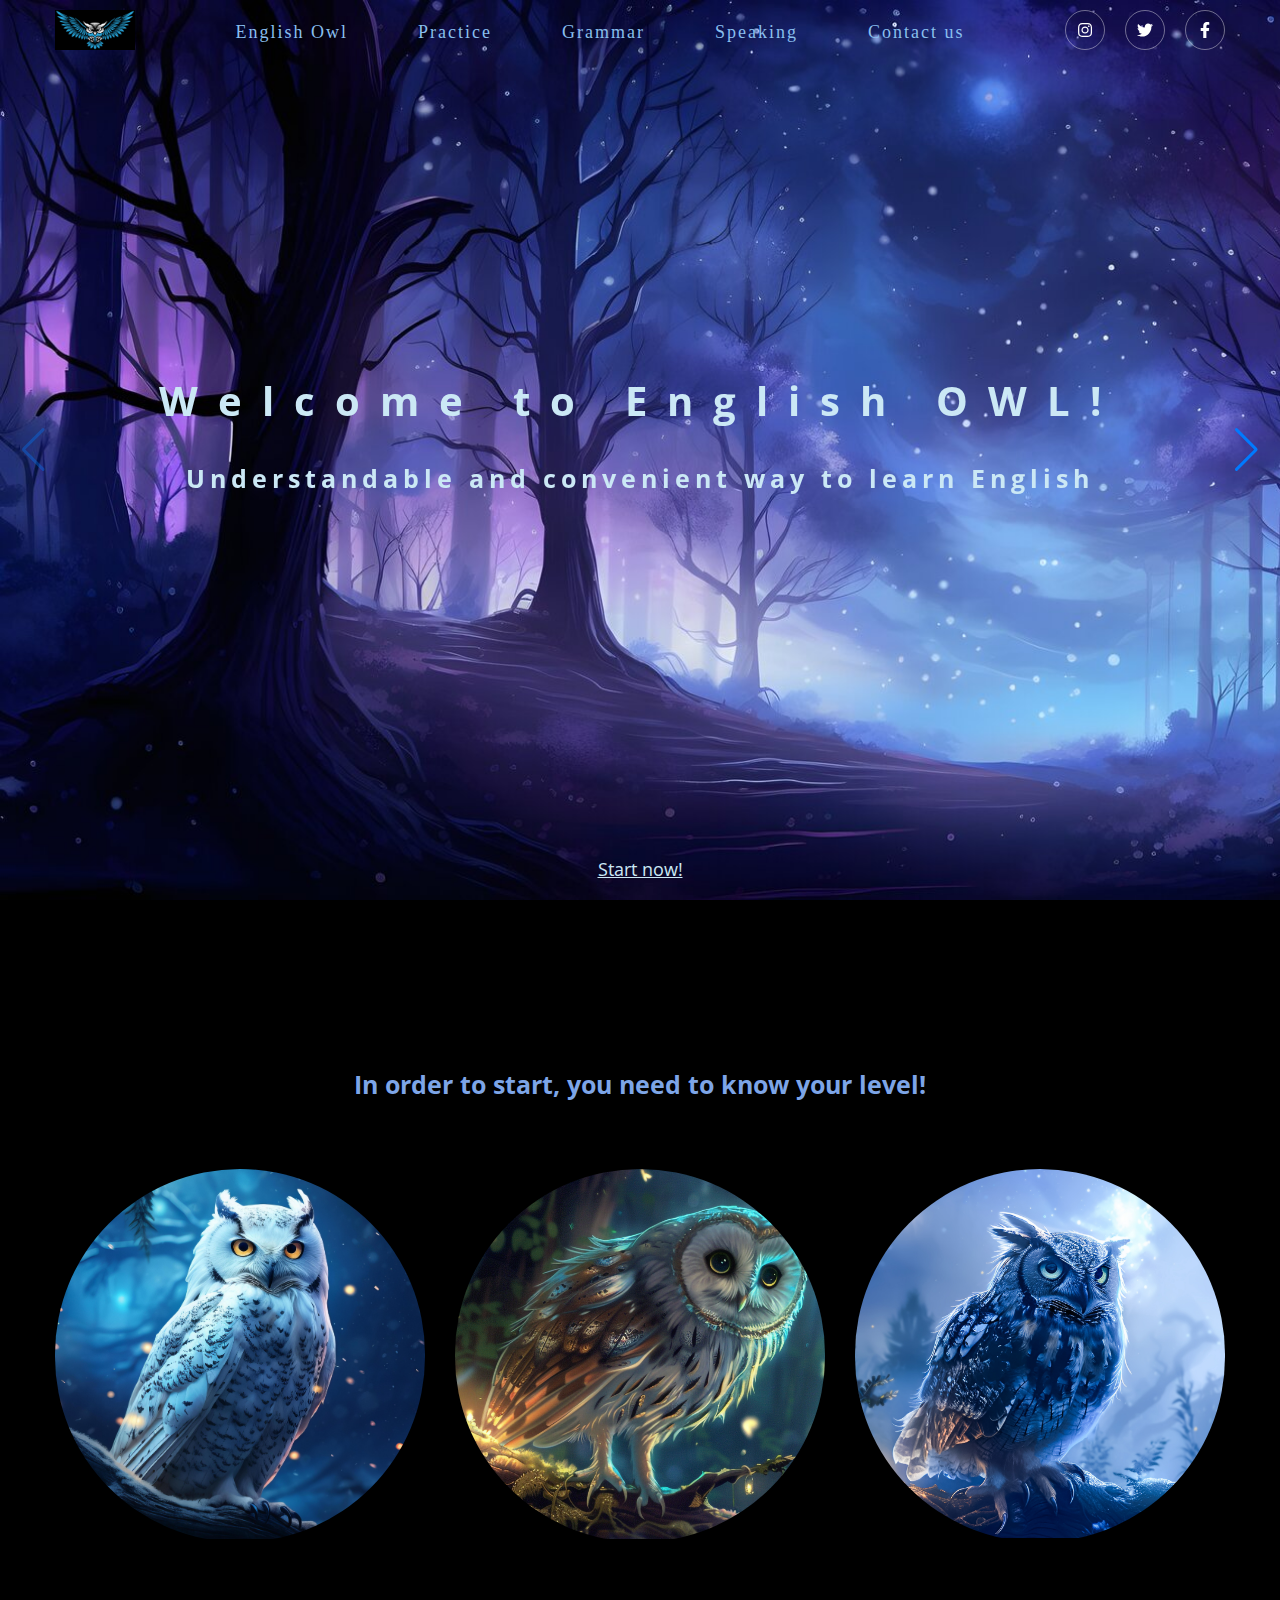
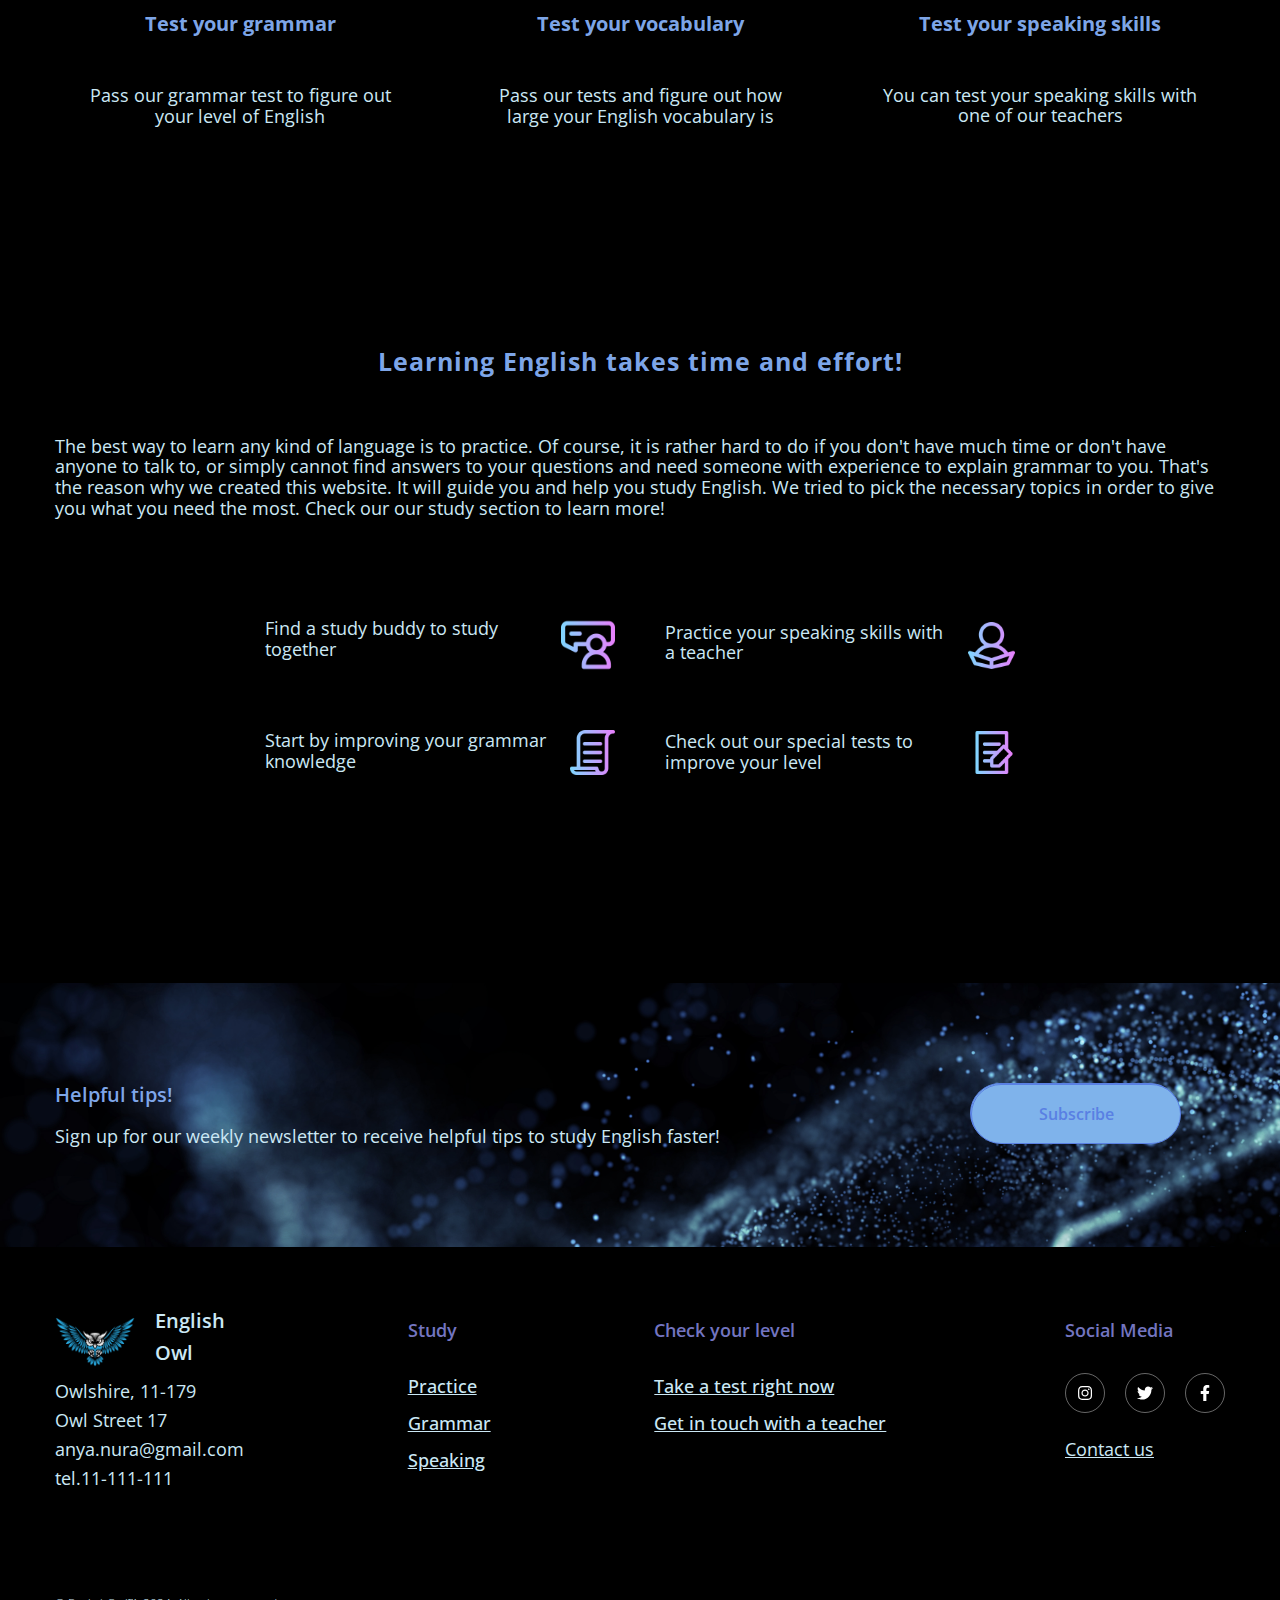
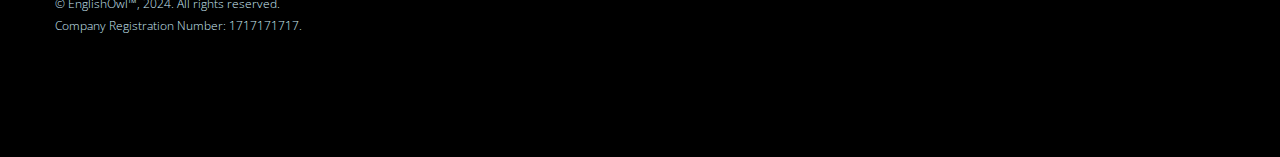
==== commit 8253091c: "added symbol" ====
--- a/index.html
+++ b/index.html
@@ -244,7 +244,7 @@
           <div class="swiper-wrapper">
             <div class="swiper-slide">
               <div class="banner-text">
-                <h1 class="h1-title">Welcome to English OWL</h1>
+                <h1 class="h1-title">Welcome to English OWL!</h1>
                 <h2 class="h2-title">
                   Understandable and convenient way to learn English
                 </h2>
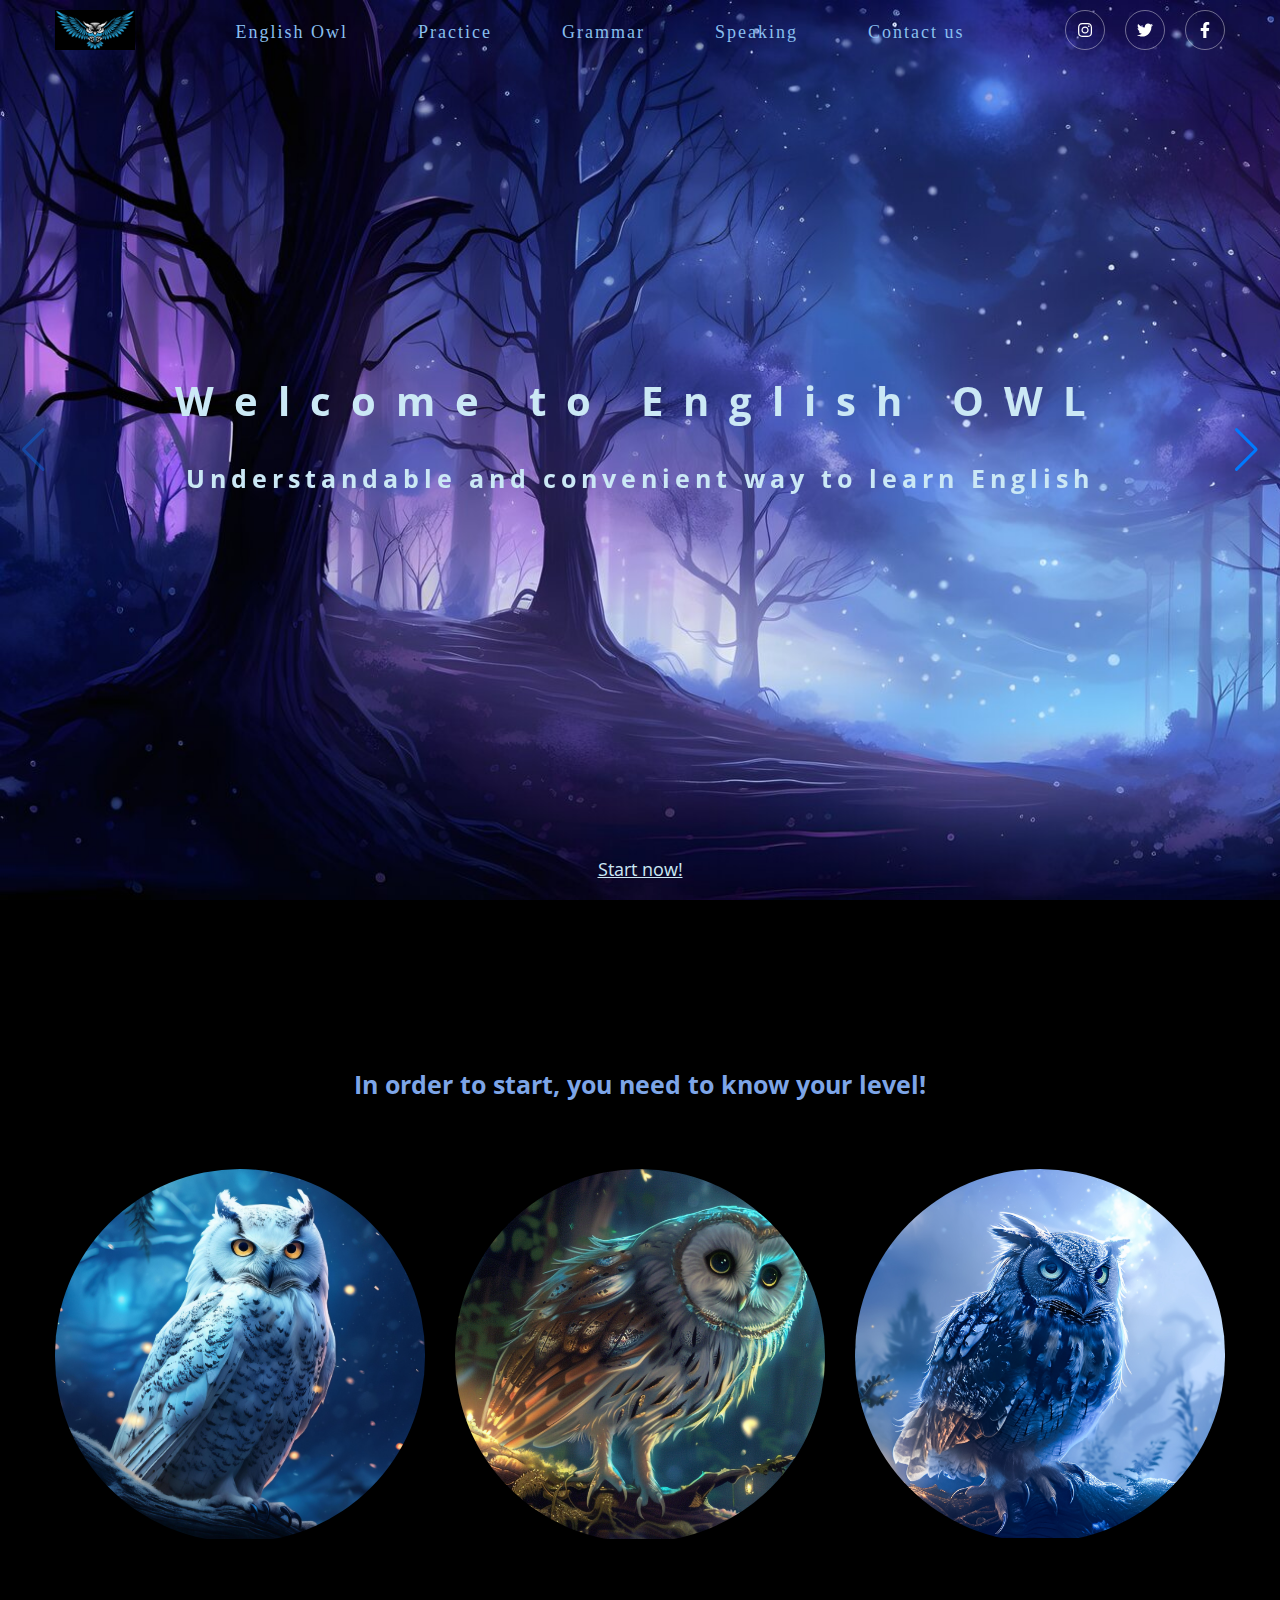
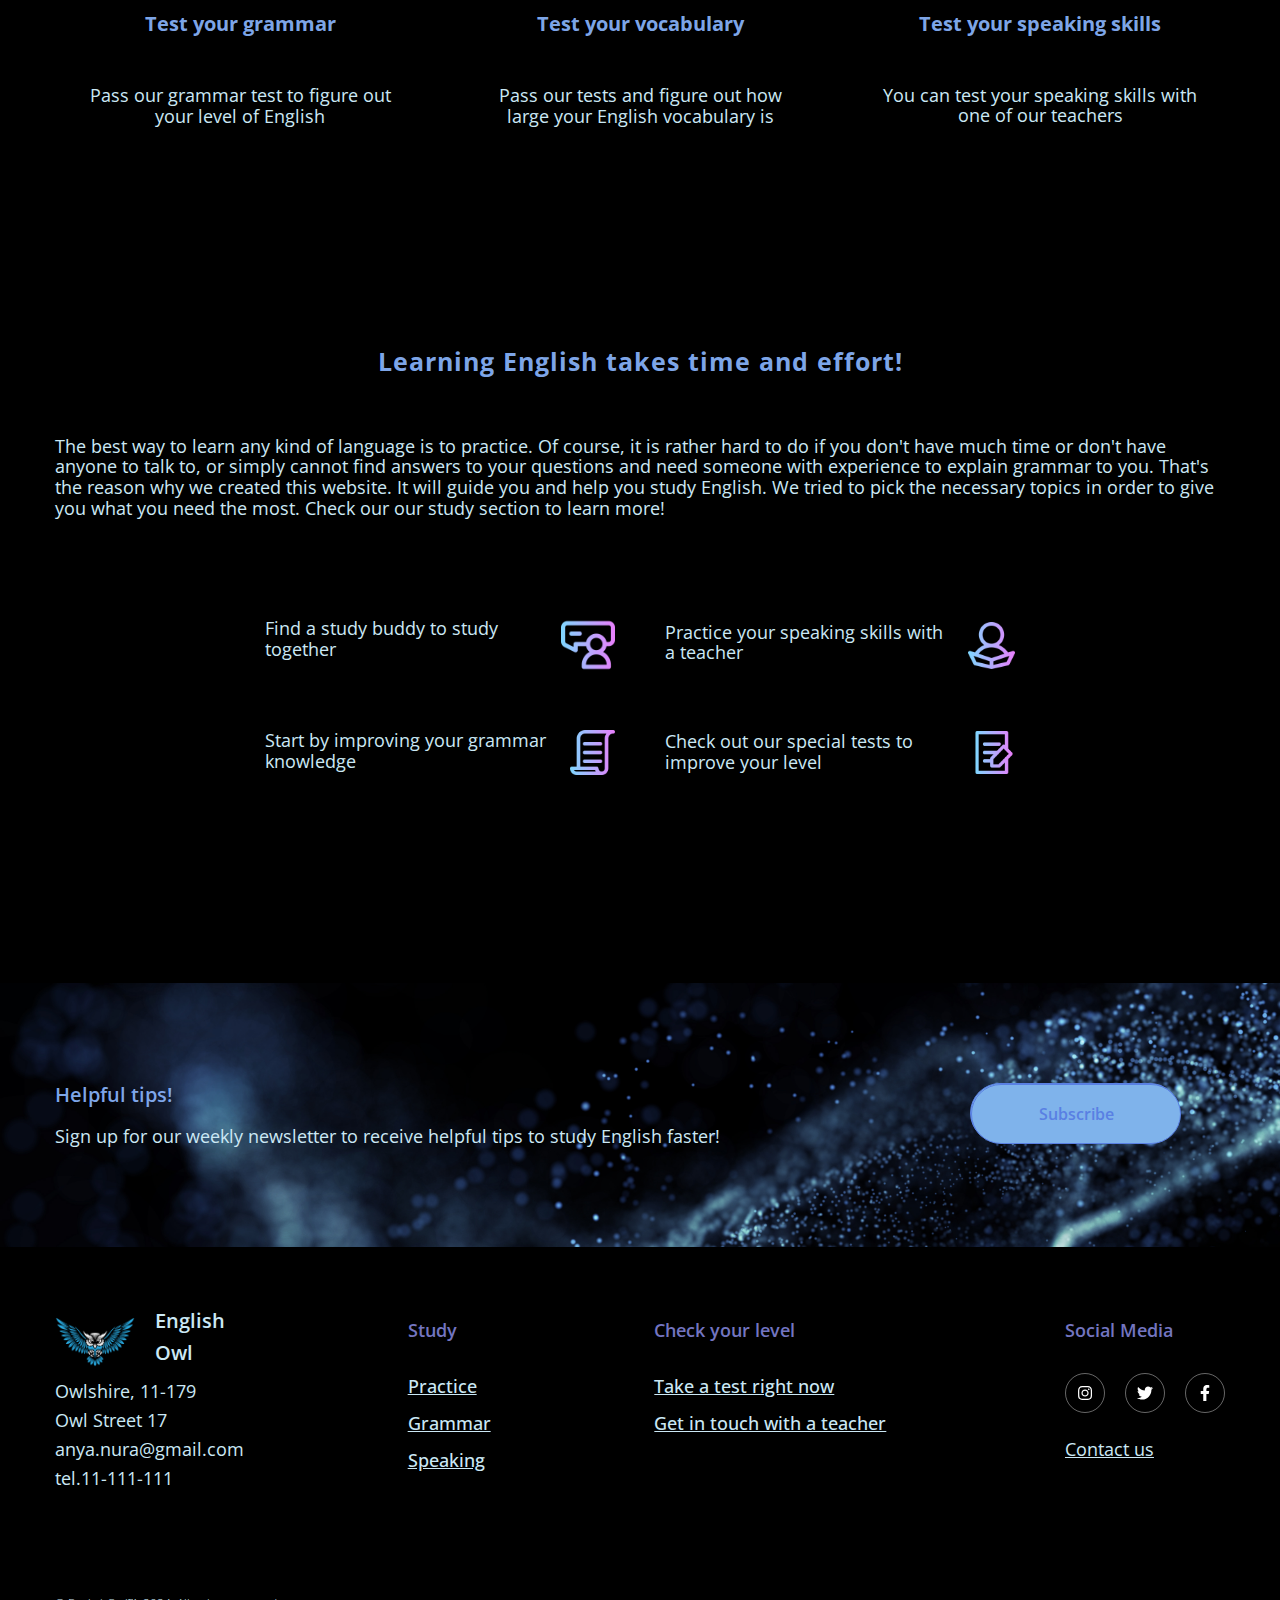
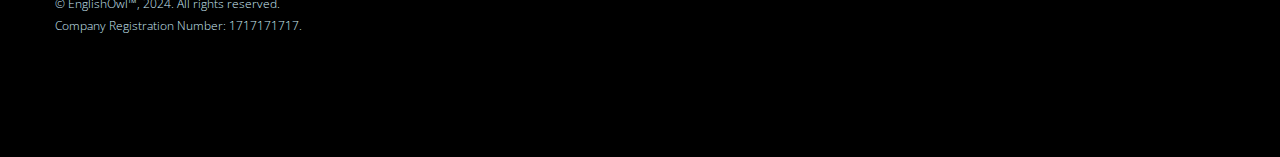
==== commit 20522b71: "deleted symbol" ====
--- a/index.html
+++ b/index.html
@@ -244,7 +244,7 @@
           <div class="swiper-wrapper">
             <div class="swiper-slide">
               <div class="banner-text">
-                <h1 class="h1-title">Welcome to English OWL!</h1>
+                <h1 class="h1-title">Welcome to English OWL</h1>
                 <h2 class="h2-title">
                   Understandable and convenient way to learn English
                 </h2>
